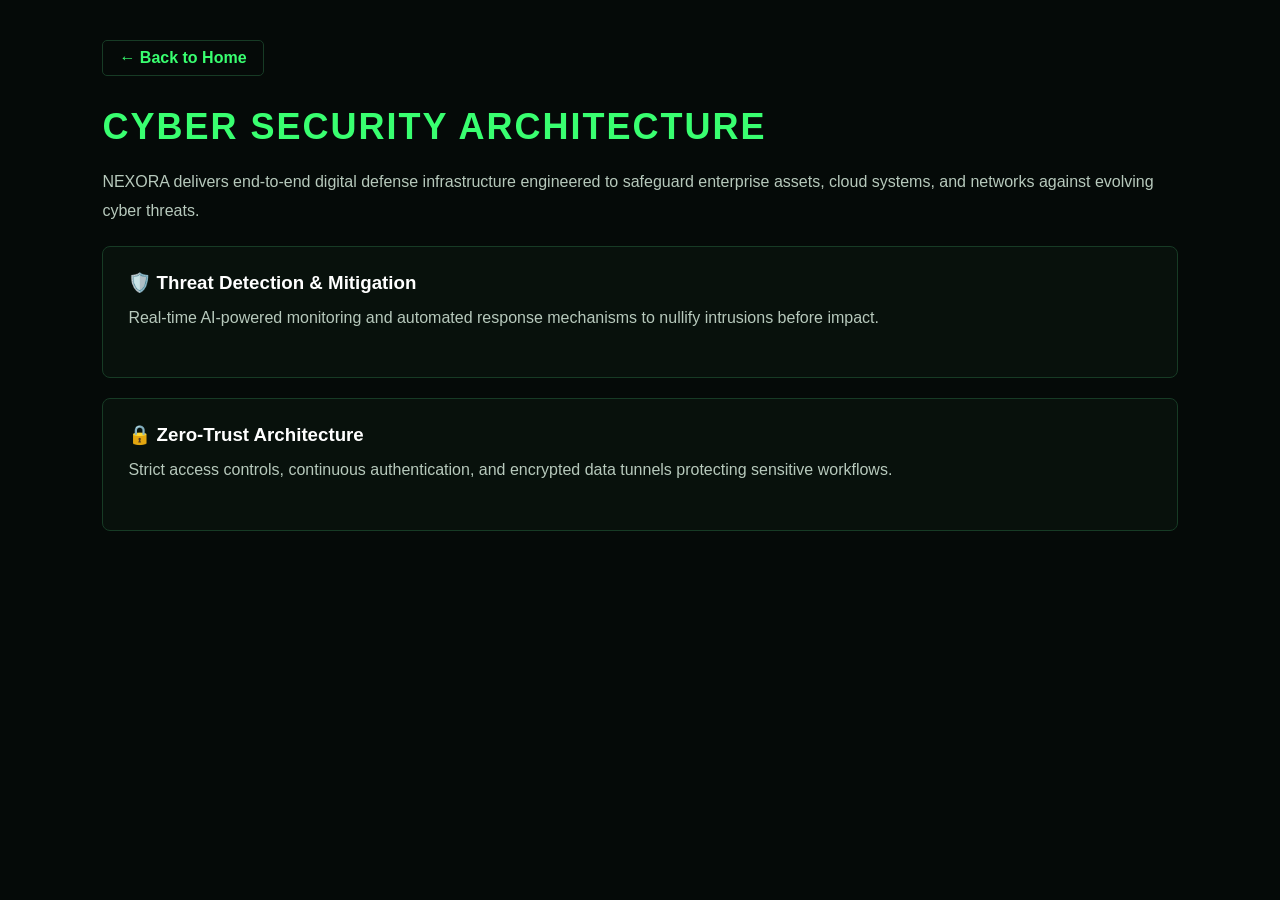
==== cyber-security.html @ 3ea6d516 "Add dynamic feature pages and link them to core cards" ====
<!DOCTYPE html>
<html lang="en">
<head>
    <meta charset="UTF-8">
    <meta name="viewport" content="width=device-width, initial-scale=1.0">
    <title>Cyber Security | NEXORA</title>
    <style>
        * { margin: 0; padding: 0; box-sizing: border-box; }
        body { background: #050a08; color: #eaffea; font-family: Arial, sans-serif; min-height: 100vh; padding: 40px 8%; }
        .back-btn { display: inline-block; color: #39ff70; text-decoration: none; margin-bottom: 30px; font-weight: bold; border: 1px solid #173b25; padding: 8px 16px; border-radius: 5px; }
        .back-btn:hover { background: rgba(57, 255, 112, 0.1); }
        h1 { color: #39ff70; font-size: 36px; margin-bottom: 20px; letter-spacing: 2px; }
        p { color: #b7c9bc; line-height: 1.8; font-size: 16px; margin-bottom: 20px; }
        .box { background: #08110c; border: 1px solid #173b25; padding: 25px; border-radius: 8px; margin-top: 20px; }
        .box h3 { color: #ffffff; margin-bottom: 10px; }
    </style>
</head>
<body>
    <a href="index.html" class="back-btn">← Back to Home</a>
    <h1>CYBER SECURITY ARCHITECTURE</h1>
    <p>NEXORA delivers end-to-end digital defense infrastructure engineered to safeguard enterprise assets, cloud systems, and networks against evolving cyber threats.</p>
    
    <div class="box">
        <h3>🛡️ Threat Detection & Mitigation</h3>
        <p>Real-time AI-powered monitoring and automated response mechanisms to nullify intrusions before impact.</p>
    </div>
    <div class="box">
        <h3>🔒 Zero-Trust Architecture</h3>
        <p>Strict access controls, continuous authentication, and encrypted data tunnels protecting sensitive workflows.</p>
    </div>
</body>
</html>
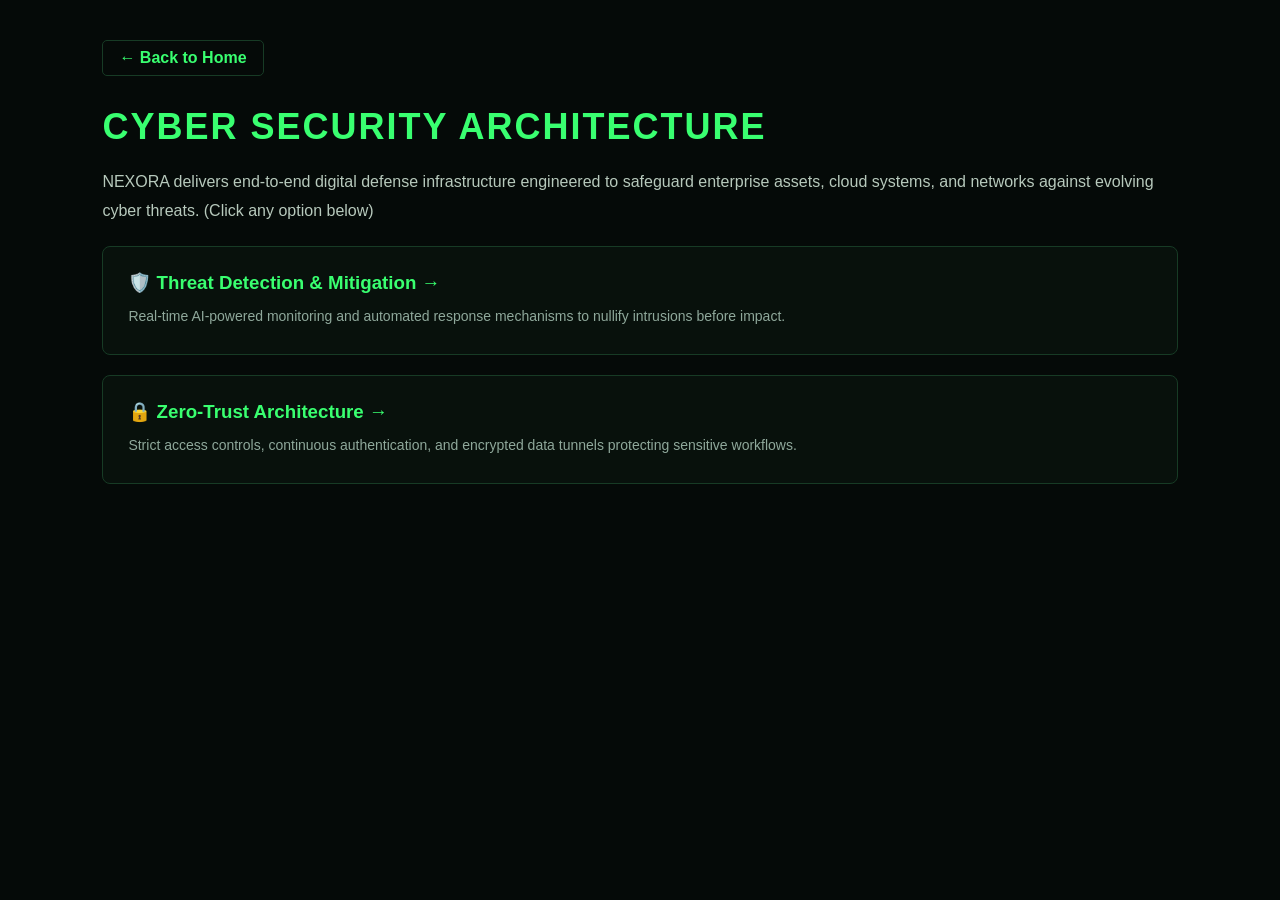
==== commit 7a1e1217: "Make all sub-feature options fully interactive and working" ====
--- a/cyber-security.html
+++ b/cyber-security.html
@@ -11,22 +11,24 @@
         .back-btn:hover { background: rgba(57, 255, 112, 0.1); }
         h1 { color: #39ff70; font-size: 36px; margin-bottom: 20px; letter-spacing: 2px; }
         p { color: #b7c9bc; line-height: 1.8; font-size: 16px; margin-bottom: 20px; }
-        .box { background: #08110c; border: 1px solid #173b25; padding: 25px; border-radius: 8px; margin-top: 20px; }
-        .box h3 { color: #ffffff; margin-bottom: 10px; }
+        .box { background: #08110c; border: 1px solid #173b25; padding: 25px; border-radius: 8px; margin-top: 20px; transition: 0.3s; text-decoration: none; display: block; }
+        .box:hover { border-color: #39ff70; transform: translateY(-3px); }
+        .box h3 { color: #39ff70; margin-bottom: 10px; }
+        .box p { color: #8fa89b; font-size: 14px; margin-bottom: 0; }
     </style>
 </head>
 <body>
     <a href="index.html" class="back-btn">← Back to Home</a>
     <h1>CYBER SECURITY ARCHITECTURE</h1>
-    <p>NEXORA delivers end-to-end digital defense infrastructure engineered to safeguard enterprise assets, cloud systems, and networks against evolving cyber threats.</p>
+    <p>NEXORA delivers end-to-end digital defense infrastructure engineered to safeguard enterprise assets, cloud systems, and networks against evolving cyber threats. (Click any option below)</p>
     
-    <div class="box">
-        <h3>🛡️ Threat Detection & Mitigation</h3>
+    <a href="threat-detection.html" class="box">
+        <h3>🛡️ Threat Detection & Mitigation →</h3>
         <p>Real-time AI-powered monitoring and automated response mechanisms to nullify intrusions before impact.</p>
-    </div>
-    <div class="box">
-        <h3>🔒 Zero-Trust Architecture</h3>
+    </a>
+    <a href="zero-trust.html" class="box">
+        <h3>🔒 Zero-Trust Architecture →</h3>
         <p>Strict access controls, continuous authentication, and encrypted data tunnels protecting sensitive workflows.</p>
-    </div>
+    </a>
 </body>
 </html>
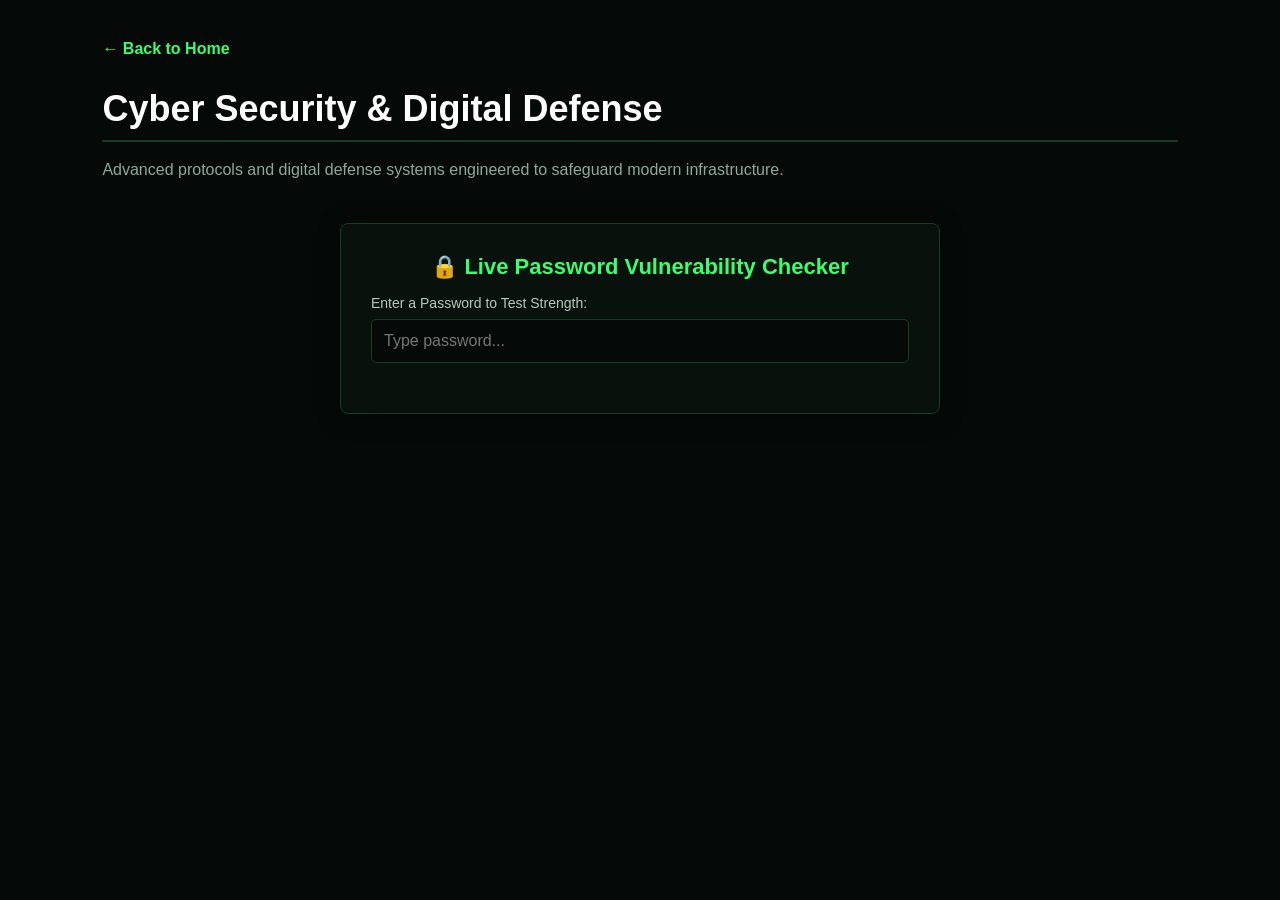
==== commit 9d38e3cd: "Add interactive password strength checker tool" ====
--- a/cyber-security.html
+++ b/cyber-security.html
@@ -7,28 +7,43 @@
     <style>
         * { margin: 0; padding: 0; box-sizing: border-box; }
         body { background: #050a08; color: #eaffea; font-family: Arial, sans-serif; min-height: 100vh; padding: 40px 8%; }
-        .back-btn { display: inline-block; color: #39ff70; text-decoration: none; margin-bottom: 30px; font-weight: bold; border: 1px solid #173b25; padding: 8px 16px; border-radius: 5px; }
-        .back-btn:hover { background: rgba(57, 255, 112, 0.1); }
-        h1 { color: #39ff70; font-size: 36px; margin-bottom: 20px; letter-spacing: 2px; }
-        p { color: #b7c9bc; line-height: 1.8; font-size: 16px; margin-bottom: 20px; }
-        .box { background: #08110c; border: 1px solid #173b25; padding: 25px; border-radius: 8px; margin-top: 20px; transition: 0.3s; text-decoration: none; display: block; }
-        .box:hover { border-color: #39ff70; transform: translateY(-3px); }
-        .box h3 { color: #39ff70; margin-bottom: 10px; }
-        .box p { color: #8fa89b; font-size: 14px; margin-bottom: 0; }
+        .back-btn { display: inline-block; color: #39ff70; text-decoration: none; margin-bottom: 30px; font-weight: bold; }
+        .back-btn:hover { text-decoration: underline; }
+        h1 { font-size: 36px; color: #ffffff; margin-bottom: 15px; border-bottom: 2px solid #173b25; padding-bottom: 10px; }
+        p { color: #8fa89b; font-size: 16px; line-height: 1.6; margin-bottom: 40px; }
+        
+        .tool-card { background: #08110c; border: 1px solid #173b25; border-radius: 8px; padding: 30px; max-width: 600px; margin: 0 auto; box-shadow: 0 4px 20px rgba(0,0,0,0.5); }
+        .tool-card h2 { color: #39ff70; font-size: 22px; margin-bottom: 15px; text-align: center; }
+        .input-group { margin-bottom: 20px; }
+        .input-group label { display: block; color: #b7c9bc; font-size: 14px; margin-bottom: 8px; }
+        .input-group input { width: 100%; padding: 12px; background: #050a08; border: 1px solid #173b25; border-radius: 5px; color: #39ff70; font-size: 16px; outline: none; }
+        .input-group input:focus { border-color: #39ff70; }
+        
+        .meter { height: 8px; width: 100%; background: #173b25; border-radius: 4px; overflow: hidden; margin-bottom: 15px; }
+        .meter-fill { height: 100%; width: 0%; transition: width 0.3s, background-color 0.3s; }
+        
+        .status-text { font-size: 14px; font-weight: bold; margin-bottom: 15px; }
+        .rules { list-style: none; font-size: 13px; color: #8fa89b; }
+        .rules li { margin-bottom: 6px; display: flex; align-items: center; gap: 8px; }
+        .rules li.valid { color: #39ff70; }
+        .rules li.valid::before { content: "✓"; }
+        .rules li.invalid::before { content: "✗"; }
     </style>
 </head>
 <body>
     <a href="index.html" class="back-btn">← Back to Home</a>
-    <h1>CYBER SECURITY ARCHITECTURE</h1>
-    <p>NEXORA delivers end-to-end digital defense infrastructure engineered to safeguard enterprise assets, cloud systems, and networks against evolving cyber threats. (Click any option below)</p>
-    
-    <a href="threat-detection.html" class="box">
-        <h3>🛡️ Threat Detection & Mitigation →</h3>
-        <p>Real-time AI-powered monitoring and automated response mechanisms to nullify intrusions before impact.</p>
-    </a>
-    <a href="zero-trust.html" class="box">
-        <h3>🔒 Zero-Trust Architecture →</h3>
-        <p>Strict access controls, continuous authentication, and encrypted data tunnels protecting sensitive workflows.</p>
-    </a>
-</body>
-</html>
+    <h1>Cyber Security & Digital Defense</h1>
+    <p>Advanced protocols and digital defense systems engineered to safeguard modern infrastructure.</p>
+
+    <!-- Interactive Password Checker Tool -->
+    <div class="tool-card">
+        <h2>🔒 Live Password Vulnerability Checker</h2>
+        <div class="input-group">
+            <label for="pwd">Enter a Password to Test Strength:</label>
+            <input type="password" id="pwd" placeholder="Type password..." oninput="checkStrength()">
+        </div>
+
+        <div class="meter
+git add cyber-security.html
+git commit -m "Add interactive password strength checker tool"
+git push -f origin main
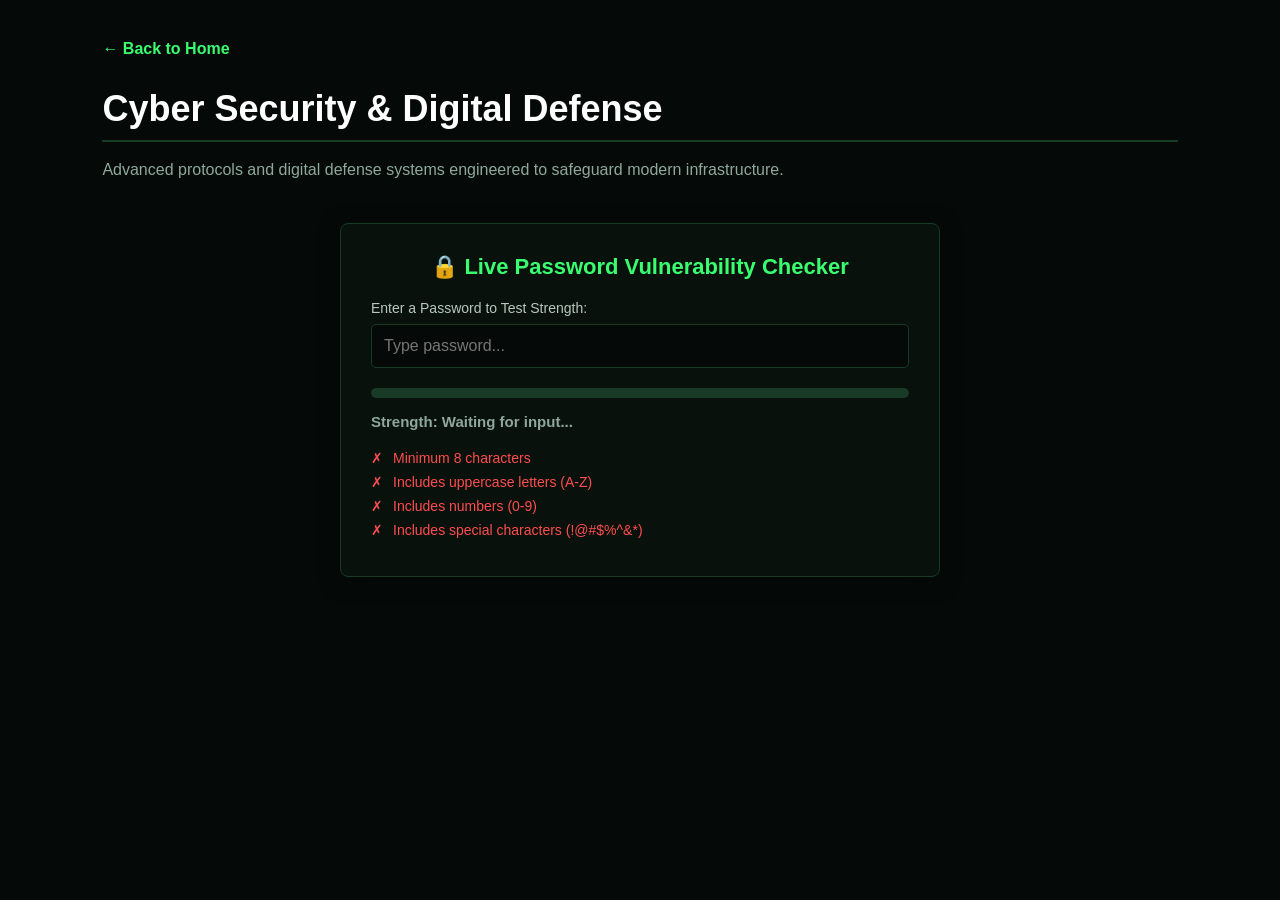
==== commit 34e1dc58: "Fix password checker tool UI and script" ====
--- a/cyber-security.html
+++ b/cyber-security.html
@@ -13,21 +13,20 @@
         p { color: #8fa89b; font-size: 16px; line-height: 1.6; margin-bottom: 40px; }
         
         .tool-card { background: #08110c; border: 1px solid #173b25; border-radius: 8px; padding: 30px; max-width: 600px; margin: 0 auto; box-shadow: 0 4px 20px rgba(0,0,0,0.5); }
-        .tool-card h2 { color: #39ff70; font-size: 22px; margin-bottom: 15px; text-align: center; }
+        .tool-card h2 { color: #39ff70; font-size: 22px; margin-bottom: 20px; text-align: center; }
         .input-group { margin-bottom: 20px; }
         .input-group label { display: block; color: #b7c9bc; font-size: 14px; margin-bottom: 8px; }
         .input-group input { width: 100%; padding: 12px; background: #050a08; border: 1px solid #173b25; border-radius: 5px; color: #39ff70; font-size: 16px; outline: none; }
         .input-group input:focus { border-color: #39ff70; }
         
-        .meter { height: 8px; width: 100%; background: #173b25; border-radius: 4px; overflow: hidden; margin-bottom: 15px; }
+        .meter { height: 10px; width: 100%; background: #173b25; border-radius: 5px; overflow: hidden; margin-bottom: 15px; }
         .meter-fill { height: 100%; width: 0%; transition: width 0.3s, background-color 0.3s; }
         
-        .status-text { font-size: 14px; font-weight: bold; margin-bottom: 15px; }
-        .rules { list-style: none; font-size: 13px; color: #8fa89b; }
-        .rules li { margin-bottom: 6px; display: flex; align-items: center; gap: 8px; }
+        .status-text { font-size: 15px; font-weight: bold; margin-bottom: 20px; }
+        .rules { list-style: none; font-size: 14px; color: #8fa89b; }
+        .rules li { margin-bottom: 8px; display: flex; align-items: center; gap: 10px; }
         .rules li.valid { color: #39ff70; }
-        .rules li.valid::before { content: "✓"; }
-        .rules li.invalid::before { content: "✗"; }
+        .rules li.invalid { color: #ff4d4d; }
     </style>
 </head>
 <body>
@@ -35,7 +34,6 @@
     <h1>Cyber Security & Digital Defense</h1>
     <p>Advanced protocols and digital defense systems engineered to safeguard modern infrastructure.</p>
 
-    <!-- Interactive Password Checker Tool -->
     <div class="tool-card">
         <h2>🔒 Live Password Vulnerability Checker</h2>
         <div class="input-group">
@@ -43,7 +41,63 @@
             <input type="password" id="pwd" placeholder="Type password..." oninput="checkStrength()">
         </div>
 
-        <div class="meter
-git add cyber-security.html
-git commit -m "Add interactive password strength checker tool"
-git push -f origin main
+        <div class="meter">
+            <div id="meter-fill" class="meter-fill"></div>
+        </div>
+        <div id="status" class="status-text" style="color: #8fa89b;">Strength: Waiting for input...</div>
+
+        <ul class="rules">
+            <li id="rule-len" class="invalid"><span>✗</span> Minimum 8 characters</li>
+            <li id="rule-upper" class="invalid"><span>✗</span> Includes uppercase letters (A-Z)</li>
+            <li id="rule-num" class="invalid"><span>✗</span> Includes numbers (0-9)</li>
+            <li id="rule-spec" class="invalid"><span>✗</span> Includes special characters (!@#$%^&*)</li>
+        </ul>
+    </div>
+
+    <script>
+        function checkStrength() {
+            const val = document.getElementById('pwd').value;
+            const fill = document.getElementById('meter-fill');
+            const status = document.getElementById('status');
+            
+            let score = 0;
+            
+            const hasLen = val.length >= 8;
+            const hasUpper = /[A-Z]/.test(val);
+            const hasNum = /[0-9]/.test(val);
+            const hasSpec = /[^A-Za-z0-9]/.test(val);
+
+            updateRule('rule-len', hasLen, 'Minimum 8 characters');
+            updateRule('rule-upper', hasUpper, 'Includes uppercase letters (A-Z)');
+            updateRule('rule-num', hasNum, 'Includes numbers (0-9)');
+            updateRule('rule-spec', hasSpec, 'Includes special characters (!@#$%^&*)');
+
+            if (hasLen) score++;
+            if (hasUpper) score++;
+            if (hasNum) score++;
+            if (hasSpec) score++;
+
+            if (val.length === 0) {
+                fill.style.width = '0%';
+                status.innerText = 'Strength: Waiting for input...';
+                status.style.color = '#8fa89b';
+            } else if (score <= 1) {
+                fill.style.width = '25%';
+                fill.style.backgroundColor = '#ff4d4d';
+                status.innerText = 'Strength: WEAK (High Vulnerability)';
+                status.style.color = '#ff4d4d';
+            } else if (score <= 3) {
+                fill.style.width = '65%';
+                fill.style.backgroundColor = '#ffaa00';
+                status.innerText = 'Strength: MEDIUM (Moderate Security)';
+                status.style.color = '#ffaa00';
+            } else {
+                fill.style.width = '100%';
+                fill.style.backgroundColor = '#39ff70';
+                status.innerText = 'Strength: STRONG (High Security)';
+                status.style.color = '#39ff70';
+            }
+        }
+
+        function updateRule(id, isValid, text) {
+            
